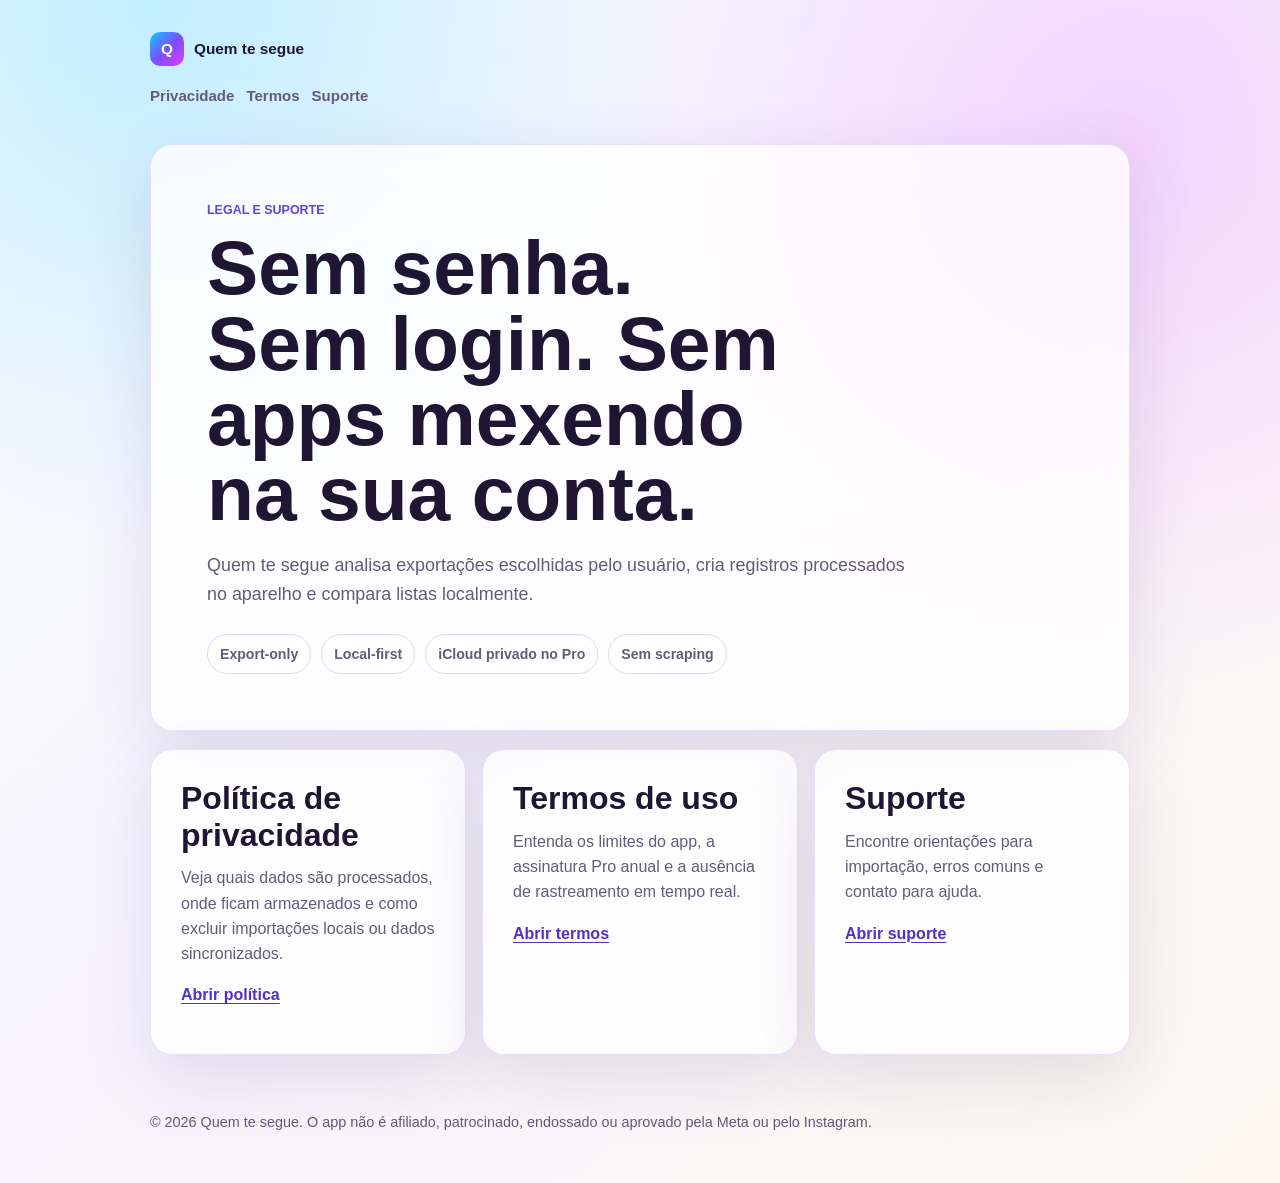
==== index.html @ ed0cb6b9 "Publish legal support site" ====
<!doctype html>
<html lang="pt-BR">
<head>
  <meta charset="utf-8">
  <meta name="viewport" content="width=device-width, initial-scale=1">
  <title>Quem te segue | Legal e suporte</title>
  <meta name="description" content="Política de privacidade, termos de uso e suporte do app Quem te segue.">
  <link rel="stylesheet" href="styles.css">
</head>
<body>
  <a class="skip-link" href="#conteudo">Pular para o conteúdo</a>
  <header class="site-header">
    <a class="brand" href="index.html" aria-label="Quem te segue">
      <span class="brand-mark">Q</span>
      <span>Quem te segue</span>
    </a>
    <nav aria-label="Navegação legal">
      <a href="privacy.html">Privacidade</a>
      <a href="terms.html">Termos</a>
      <a href="support.html">Suporte</a>
    </nav>
  </header>

  <main id="conteudo">
    <section class="hero">
      <p class="eyebrow">Legal e suporte</p>
      <h1>Sem senha. Sem login. Sem apps mexendo na sua conta.</h1>
      <p class="lead">Quem te segue analisa exportações escolhidas pelo usuário, cria registros processados no aparelho e compara listas localmente.</p>
      <div class="pill-row" aria-label="Resumo de privacidade">
        <span class="pill">Export-only</span>
        <span class="pill">Local-first</span>
        <span class="pill">iCloud privado no Pro</span>
        <span class="pill">Sem scraping</span>
      </div>
    </section>

    <section class="grid section" aria-label="Links principais">
      <article class="card">
        <h2>Política de privacidade</h2>
        <p>Veja quais dados são processados, onde ficam armazenados e como excluir importações locais ou dados sincronizados.</p>
        <p><a href="privacy.html">Abrir política</a></p>
      </article>
      <article class="card">
        <h2>Termos de uso</h2>
        <p>Entenda os limites do app, a assinatura Pro anual e a ausência de rastreamento em tempo real.</p>
        <p><a href="terms.html">Abrir termos</a></p>
      </article>
      <article class="card">
        <h2>Suporte</h2>
        <p>Encontre orientações para importação, erros comuns e contato para ajuda.</p>
        <p><a href="support.html">Abrir suporte</a></p>
      </article>
    </section>
  </main>

  <footer class="site-footer">
    <p>© 2026 Quem te segue. O app não é afiliado, patrocinado, endossado ou aprovado pela Meta ou pelo Instagram.</p>
  </footer>
</body>
</html>
---- styles.css ----
:root {
  color-scheme: light;
  --paper: #f7f4ff;
  --surface: #ffffff;
  --ink: #1e1633;
  --muted: #645b78;
  --line: #ded7f2;
  --cyan: #12c8ff;
  --violet: #7c4dff;
  --magenta: #e13cff;
  --orange: #ff9a3c;
}

* {
  box-sizing: border-box;
}

body {
  margin: 0;
  font-family: -apple-system, BlinkMacSystemFont, "SF Pro Text", "Segoe UI", sans-serif;
  background:
    radial-gradient(circle at 12% 0%, rgba(18, 200, 255, 0.24), transparent 34rem),
    radial-gradient(circle at 88% 12%, rgba(225, 60, 255, 0.18), transparent 34rem),
    linear-gradient(135deg, #f8fbff 0%, var(--paper) 48%, #fff7ef 100%);
  color: var(--ink);
  line-height: 1.58;
  overflow-x: hidden;
  -webkit-tap-highlight-color: rgba(124, 77, 255, 0.18);
}

a {
  color: #5131c8;
  font-weight: 700;
  text-decoration-thickness: 0.08em;
  text-underline-offset: 0.16em;
  touch-action: manipulation;
}

a:hover {
  color: #2f1c90;
}

a:focus-visible {
  outline: 3px solid rgba(18, 200, 255, 0.95);
  outline-offset: 4px;
  border-radius: 8px;
}

.skip-link {
  position: absolute;
  top: 12px;
  left: 12px;
  z-index: 10;
  transform: translateY(-160%);
  border-radius: 12px;
  padding: 10px 14px;
  background: var(--ink);
  color: #fff;
}

.skip-link:focus-visible {
  transform: translateY(0);
}

.site-header,
.site-footer {
  width: min(980px, calc(100% - 32px));
  margin: 0 auto;
}

.site-header {
  padding: 32px 0 18px;
}

.brand {
  display: inline-flex;
  align-items: center;
  gap: 10px;
  color: var(--ink);
  font-size: 0.96rem;
  font-weight: 800;
  text-decoration: none;
}

.brand-mark {
  display: inline-grid;
  width: 34px;
  height: 34px;
  place-items: center;
  border-radius: 10px;
  background: linear-gradient(135deg, var(--cyan), var(--violet) 52%, var(--magenta));
  color: #fff;
}

nav {
  display: flex;
  flex-wrap: wrap;
  gap: 12px;
  margin-top: 18px;
}

nav a {
  color: var(--muted);
  font-size: 0.94rem;
  font-weight: 700;
  text-decoration: none;
}

main {
  width: min(980px, calc(100% - 32px));
  margin: 0 auto;
  padding: 18px 0 56px;
}

.hero,
.card,
.document {
  border: 1px solid rgba(124, 77, 255, 0.16);
  border-radius: 22px;
  background: rgba(255, 255, 255, 0.78);
  box-shadow: 0 22px 70px rgba(42, 26, 86, 0.12);
  backdrop-filter: blur(18px);
}

.hero {
  padding: clamp(28px, 5vw, 56px);
}

.eyebrow {
  margin: 0 0 10px;
  color: #6843d1;
  font-size: 0.78rem;
  font-weight: 900;
  letter-spacing: 0;
  text-transform: uppercase;
}

h1 {
  max-width: 760px;
  margin: 0;
  font-size: clamp(2.25rem, 7vw, 4.8rem);
  line-height: 0.98;
  letter-spacing: 0;
  overflow-wrap: anywhere;
  text-wrap: balance;
}

h2 {
  margin: 0 0 12px;
  font-size: clamp(1.35rem, 2.5vw, 2rem);
  line-height: 1.14;
  letter-spacing: 0;
  text-wrap: balance;
}

h3 {
  margin: 28px 0 8px;
  font-size: 1.08rem;
  letter-spacing: 0;
}

p {
  margin: 0 0 16px;
  overflow-wrap: break-word;
}

ul {
  margin: 0 0 18px;
  padding-left: 1.35rem;
}

li + li {
  margin-top: 8px;
}

.lead {
  max-width: 720px;
  margin-top: 20px;
  color: var(--muted);
  font-size: 1.12rem;
}

.pill-row {
  display: flex;
  flex-wrap: wrap;
  gap: 10px;
  margin-top: 26px;
}

.pill {
  border: 1px solid var(--line);
  border-radius: 999px;
  padding: 8px 12px;
  background: rgba(255, 255, 255, 0.76);
  color: var(--muted);
  font-size: 0.88rem;
  font-weight: 800;
}

.grid {
  display: grid;
  grid-template-columns: repeat(3, minmax(0, 1fr));
  gap: 16px;
  margin-top: 18px;
}

.card,
.document {
  padding: clamp(20px, 3vw, 30px);
}

.card p,
.document p,
.document li {
  color: var(--muted);
}

.section {
  margin-top: 18px;
}

.document {
  margin-top: 18px;
}

.meta {
  color: var(--muted);
  font-size: 0.94rem;
  font-weight: 700;
}

.callout {
  border-left: 4px solid var(--orange);
  padding: 14px 16px;
  border-radius: 12px;
  background: rgba(255, 154, 60, 0.11);
}

.site-footer {
  padding: 0 0 34px;
  color: var(--muted);
  font-size: 0.9rem;
}

@media (max-width: 760px) {
  .grid {
    grid-template-columns: 1fr;
  }

  .hero,
  .card,
  .document {
    border-radius: 18px;
  }
}
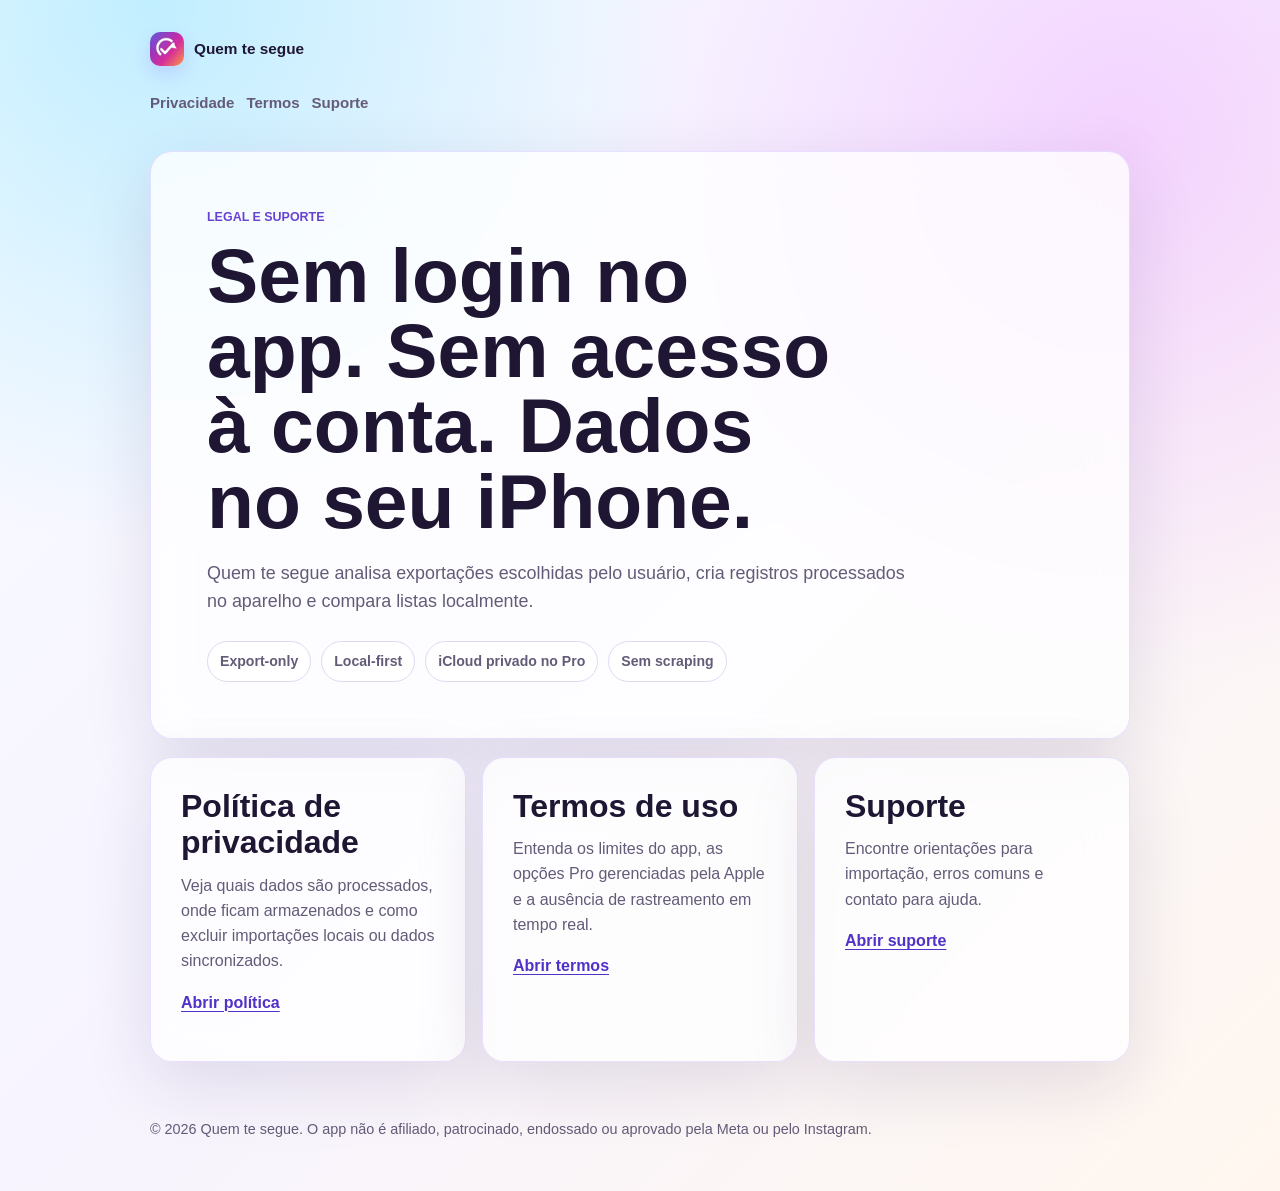
==== commit 0a10cbc2: "Update legal site for lifetime purchase" ====
--- a/index.html
+++ b/index.html
@@ -11,7 +11,7 @@
   <a class="skip-link" href="#conteudo">Pular para o conteúdo</a>
   <header class="site-header">
     <a class="brand" href="index.html" aria-label="Quem te segue">
-      <span class="brand-mark">Q</span>
+      <img class="brand-mark" src="brand-logo.png" alt="" width="34" height="34">
       <span>Quem te segue</span>
     </a>
     <nav aria-label="Navegação legal">
@@ -24,7 +24,7 @@
   <main id="conteudo">
     <section class="hero">
       <p class="eyebrow">Legal e suporte</p>
-      <h1>Sem senha. Sem login. Sem apps mexendo na sua conta.</h1>
+      <h1>Sem login no app. Sem acesso à conta. Dados no seu iPhone.</h1>
       <p class="lead">Quem te segue analisa exportações escolhidas pelo usuário, cria registros processados no aparelho e compara listas localmente.</p>
       <div class="pill-row" aria-label="Resumo de privacidade">
         <span class="pill">Export-only</span>
@@ -42,7 +42,7 @@
       </article>
       <article class="card">
         <h2>Termos de uso</h2>
-        <p>Entenda os limites do app, a assinatura Pro anual e a ausência de rastreamento em tempo real.</p>
+        <p>Entenda os limites do app, as opções Pro gerenciadas pela Apple e a ausência de rastreamento em tempo real.</p>
         <p><a href="terms.html">Abrir termos</a></p>
       </article>
       <article class="card">
--- a/styles.css
+++ b/styles.css
@@ -83,13 +83,11 @@
 }
 
 .brand-mark {
-  display: inline-grid;
   width: 34px;
   height: 34px;
-  place-items: center;
   border-radius: 10px;
-  background: linear-gradient(135deg, var(--cyan), var(--violet) 52%, var(--magenta));
-  color: #fff;
+  display: block;
+  box-shadow: 0 8px 18px rgba(124, 77, 255, 0.18);
 }
 
 nav {
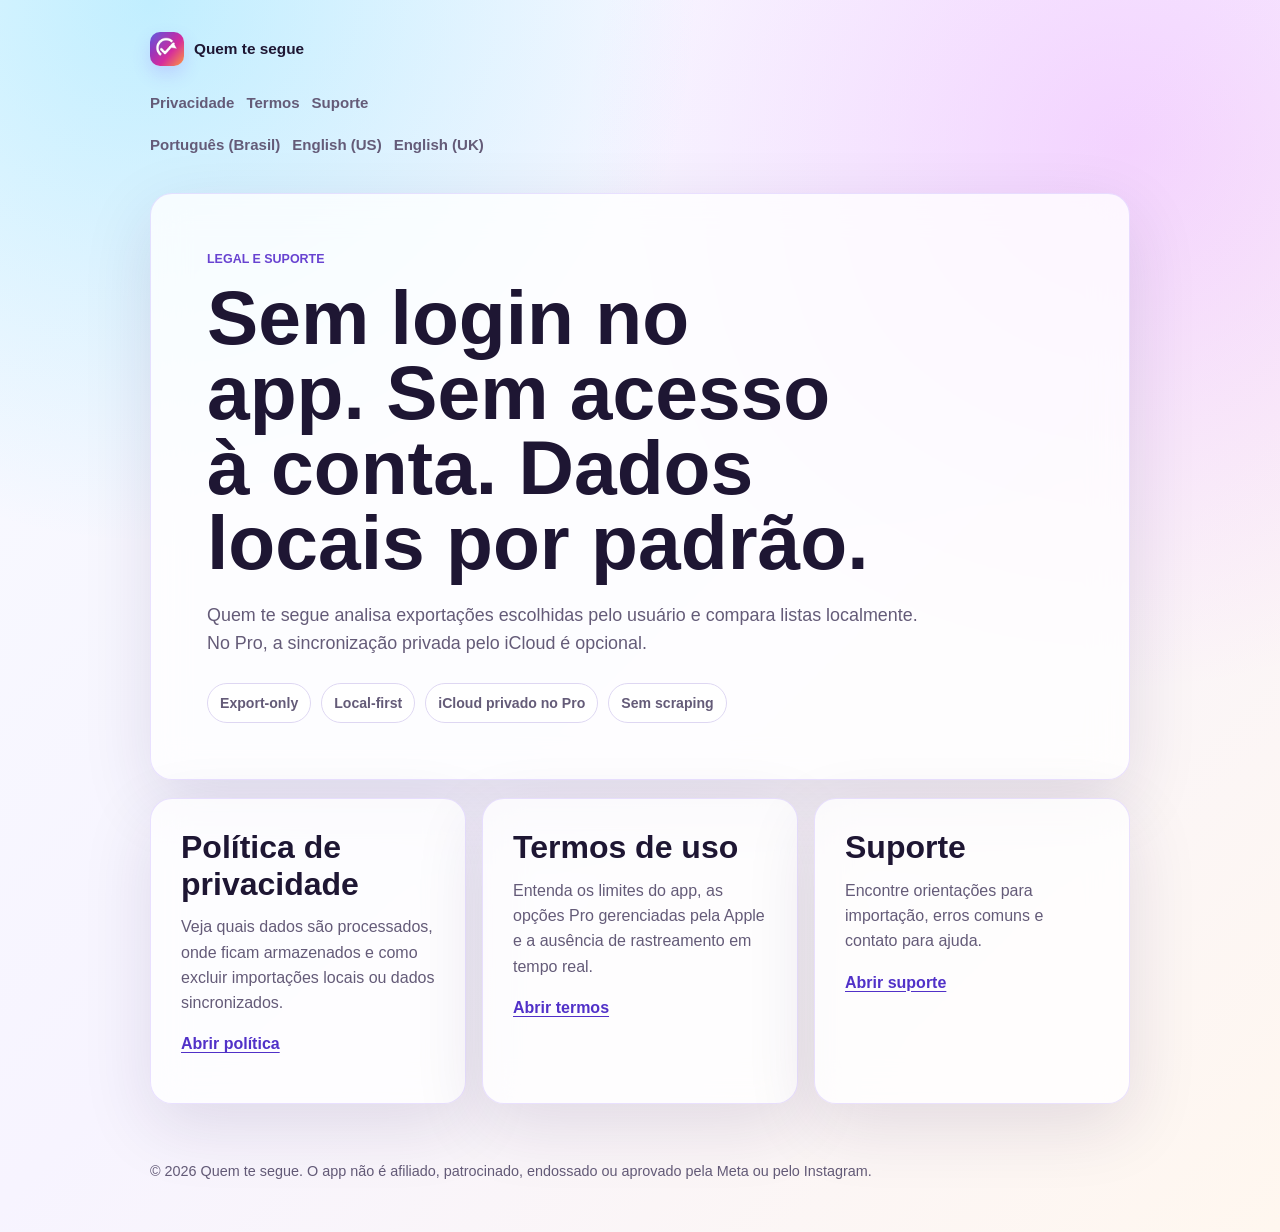
==== commit a1852755: "feat: publish English legal pages" ====
--- a/index.html
+++ b/index.html
@@ -5,6 +5,11 @@
   <meta name="viewport" content="width=device-width, initial-scale=1">
   <title>Quem te segue | Legal e suporte</title>
   <meta name="description" content="Política de privacidade, termos de uso e suporte do app Quem te segue.">
+  <link rel="canonical" href="https://nogueirathiago.github.io/quem-te-segue-legal/">
+  <link rel="alternate" hreflang="pt-BR" href="https://nogueirathiago.github.io/quem-te-segue-legal/">
+  <link rel="alternate" hreflang="en-US" href="https://nogueirathiago.github.io/quem-te-segue-legal/en-us/">
+  <link rel="alternate" hreflang="en-GB" href="https://nogueirathiago.github.io/quem-te-segue-legal/en-gb/">
+  <link rel="alternate" hreflang="x-default" href="https://nogueirathiago.github.io/quem-te-segue-legal/">
   <link rel="stylesheet" href="styles.css">
 </head>
 <body>
@@ -19,13 +24,18 @@
       <a href="terms.html">Termos</a>
       <a href="support.html">Suporte</a>
     </nav>
+    <nav class="language-switcher" aria-label="Idioma">
+      <a href="index.html" lang="pt-BR" hreflang="pt-BR" aria-current="page">Português (Brasil)</a>
+      <a href="en-us/index.html" lang="en-US" hreflang="en-US">English (US)</a>
+      <a href="en-gb/index.html" lang="en-GB" hreflang="en-GB">English (UK)</a>
+    </nav>
   </header>
 
   <main id="conteudo">
     <section class="hero">
       <p class="eyebrow">Legal e suporte</p>
-      <h1>Sem login no app. Sem acesso à conta. Dados no seu iPhone.</h1>
-      <p class="lead">Quem te segue analisa exportações escolhidas pelo usuário, cria registros processados no aparelho e compara listas localmente.</p>
+      <h1>Sem login no app. Sem acesso à conta. Dados locais por padrão.</h1>
+      <p class="lead">Quem te segue analisa exportações escolhidas pelo usuário e compara listas localmente. No Pro, a sincronização privada pelo iCloud é opcional.</p>
       <div class="pill-row" aria-label="Resumo de privacidade">
         <span class="pill">Export-only</span>
         <span class="pill">Local-first</span>
